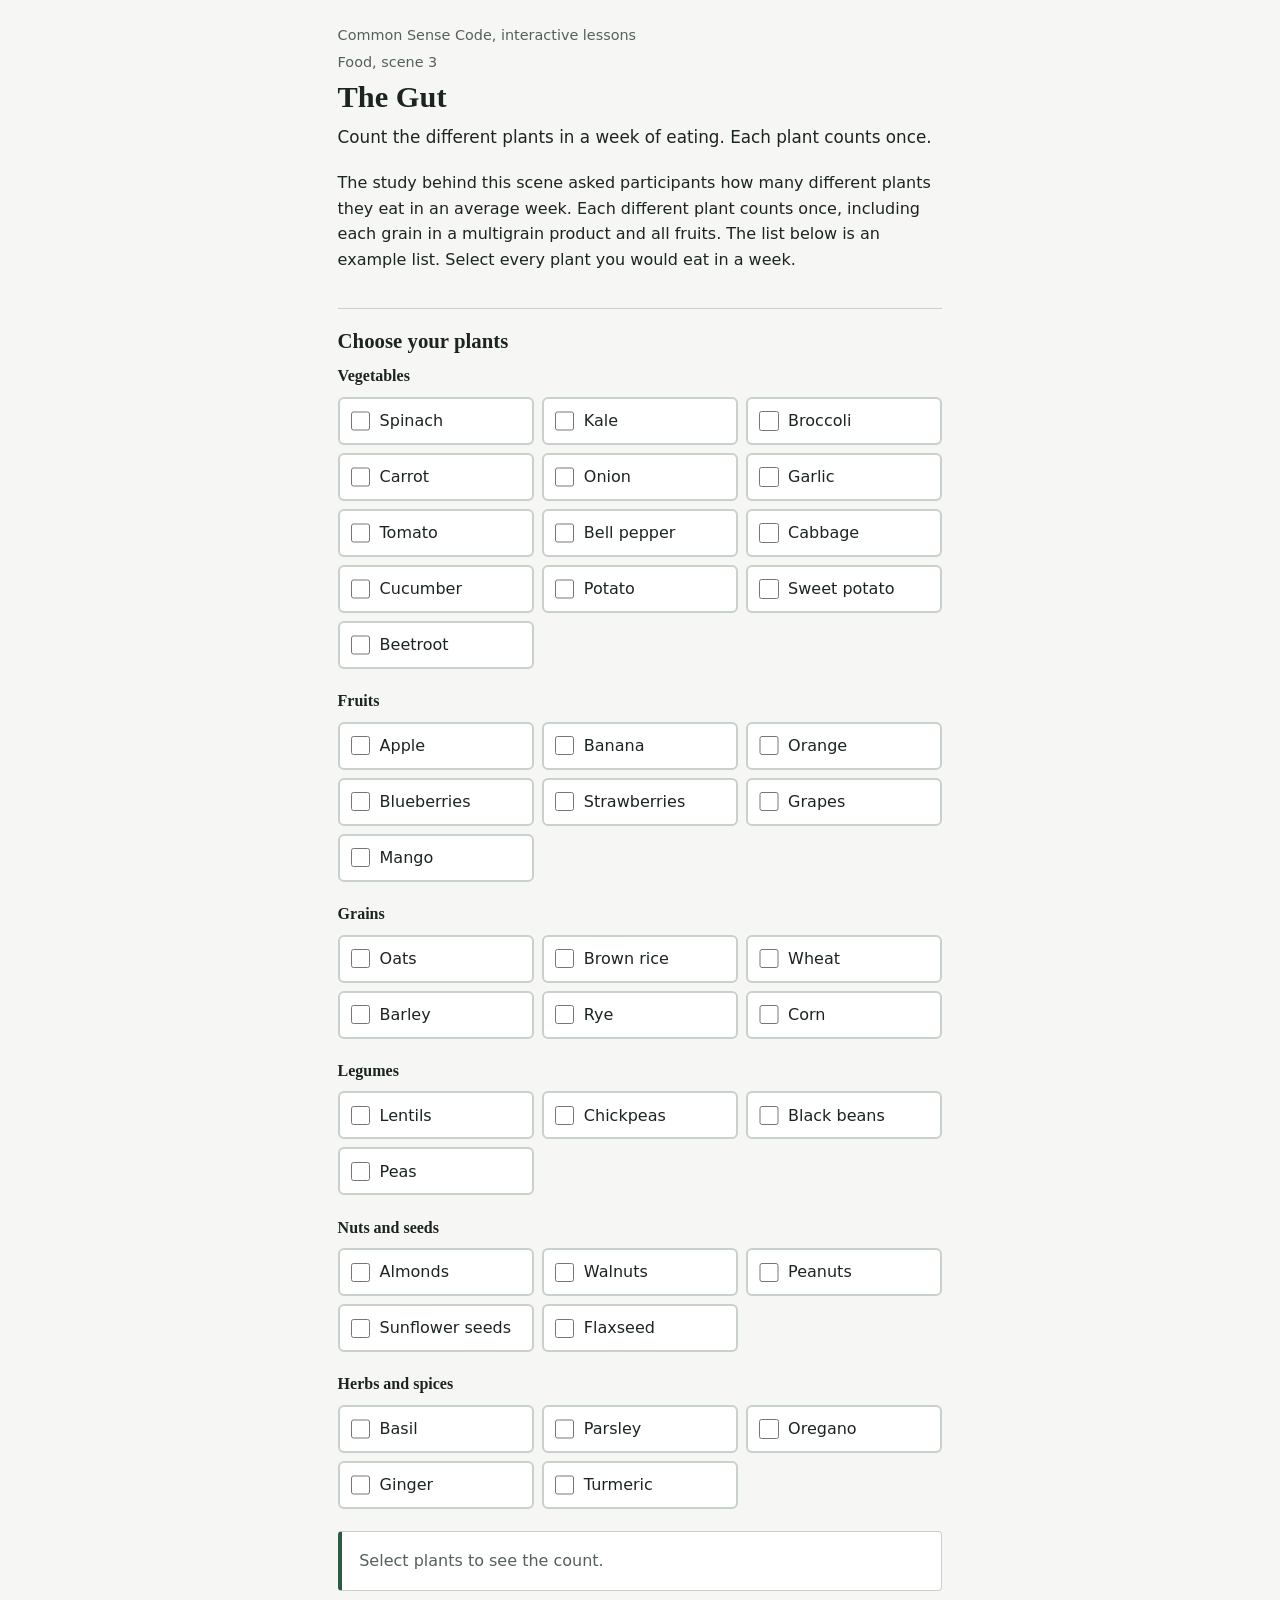
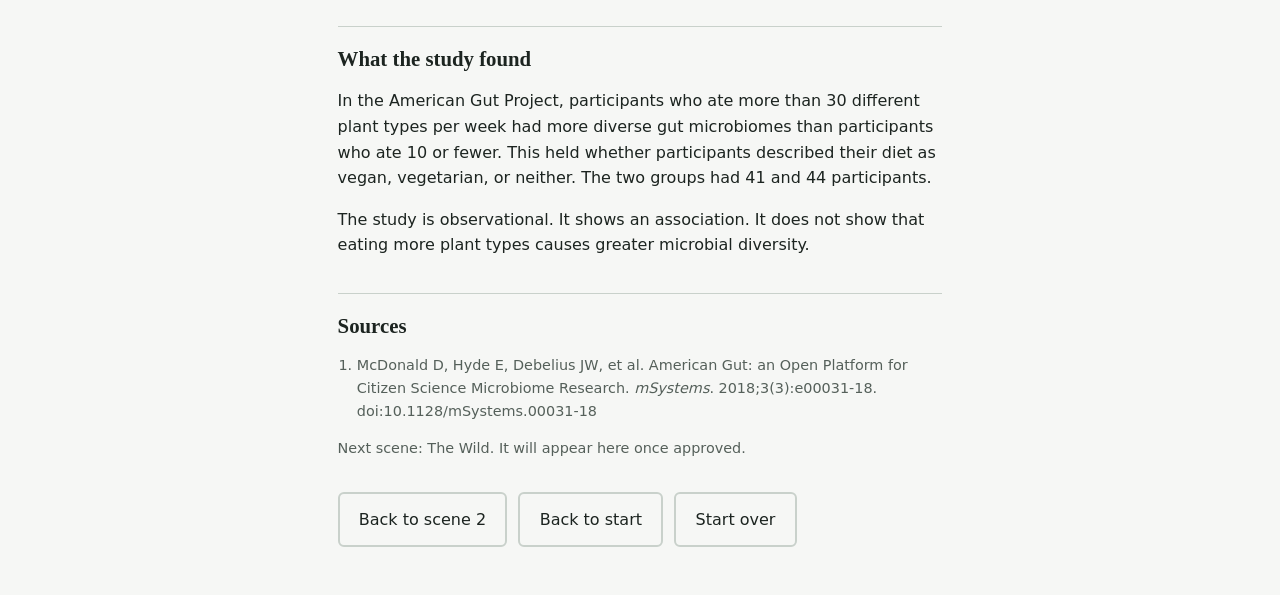
==== game/gut/index.html @ aa37bf16 "Add Food scene 3: The Gut; link it from scene 2" ====
<!DOCTYPE html>
<html lang="en">
<head>
<meta charset="utf-8">
<meta name="viewport" content="width=device-width, initial-scale=1">
<title>The Gut | Food, scene 3 | Common Sense Code</title>
<link rel="stylesheet" href="../style.css">
<style>
  fieldset.group { margin: 0 0 1.2rem; padding: 0; border: 0; min-width: 0; }
  fieldset.group legend { padding: 0; margin: 0 0 .5rem; font-family: Georgia, "Times New Roman", serif; font-weight: 700; }
  .items { display: grid; grid-template-columns: repeat(auto-fill, minmax(9.5rem, 1fr)); gap: .5rem; }
  .item { display: flex; align-items: center; gap: .6rem; min-height: 3rem; padding: .4rem .7rem; background: var(--surface); border: 2px solid var(--rule); border-radius: 6px; cursor: pointer; }
  .item input { width: 1.2rem; height: 1.2rem; margin: 0; accent-color: var(--accent); }
  .item:has(input:checked) { border-color: var(--accent); }
  .item:focus-within { outline: 3px solid var(--focus); outline-offset: 2px; }
  .count { font-family: Georgia, "Times New Roman", serif; font-size: 1.3rem; font-weight: 700; margin: 0 0 .4rem; }
</style>
</head>
<body>
<main>
  <p class="kicker">Common Sense Code, interactive lessons</p>
  <p class="kicker">Food, scene 3</p>
  <h1>The Gut</h1>
  <p class="lede">Count the different plants in a week of eating. Each plant counts once.</p>
  <p>The study behind this scene asked participants how many different plants they eat in an average week. Each different plant counts once, including each grain in a multigrain product and all fruits. The list below is an example list. Select every plant you would eat in a week.</p>

  <h2>Choose your plants</h2>
  <div id="groups"></div>

  <section class="result" id="result" aria-live="polite">
    <p class="pending">Select plants to see the count.</p>
  </section>

  <h2>What the study found</h2>
  <p>In the American Gut Project, participants who ate more than 30 different plant types per week had more diverse gut microbiomes than participants who ate 10 or fewer. This held whether participants described their diet as vegan, vegetarian, or neither. The two groups had 41 and 44 participants.</p>
  <p>The study is observational. It shows an association. It does not show that eating more plant types causes greater microbial diversity.</p>

  <h2>Sources</h2>
  <ol class="sources">
    <li>McDonald D, Hyde E, Debelius JW, et al. American Gut: an Open Platform for Citizen Science Microbiome Research. <em>mSystems</em>. 2018;3(3):e00031-18. doi:10.1128/mSystems.00031-18</li>
  </ol>

  <p class="note">Next scene: The Wild. It will appear here once approved.</p>

  <div class="actions">
    <a class="btn secondary" href="../year/">Back to scene 2</a>
    <a class="btn secondary" href="../start/">Back to start</a>
    <button class="btn secondary" type="button" id="reset">Start over</button>
  </div>
</main>

<script src="../game.js"></script>
<script>
(function () {
  var GROUPS = [
    ["Vegetables", ["Spinach", "Kale", "Broccoli", "Carrot", "Onion", "Garlic", "Tomato", "Bell pepper", "Cabbage", "Cucumber", "Potato", "Sweet potato", "Beetroot"]],
    ["Fruits", ["Apple", "Banana", "Orange", "Blueberries", "Strawberries", "Grapes", "Mango"]],
    ["Grains", ["Oats", "Brown rice", "Wheat", "Barley", "Rye", "Corn"]],
    ["Legumes", ["Lentils", "Chickpeas", "Black beans", "Peas"]],
    ["Nuts and seeds", ["Almonds", "Walnuts", "Peanuts", "Sunflower seeds", "Flaxseed"]],
    ["Herbs and spices", ["Basil", "Parsley", "Oregano", "Ginger", "Turmeric"]]
  ];

  var host = document.getElementById("groups");
  var result = document.getElementById("result");
  var PROMPT = "<p class=\"pending\">Select plants to see the count.</p>";
  var boxes = [];

  GROUPS.forEach(function (g) {
    var fs = document.createElement("fieldset");
    fs.className = "group";
    var lg = document.createElement("legend");
    lg.textContent = g[0];
    fs.appendChild(lg);
    var grid = document.createElement("div");
    grid.className = "items";
    g[1].forEach(function (name) {
      var label = document.createElement("label");
      label.className = "item";
      var input = document.createElement("input");
      input.type = "checkbox";
      input.value = name;
      boxes.push(input);
      label.appendChild(input);
      label.appendChild(document.createTextNode(name));
      grid.appendChild(label);
    });
    fs.appendChild(grid);
    host.appendChild(fs);
  });

  function band(n) {
    if (n <= 10) {
      return "This is 10 or fewer different plants per week. In the study, this is the lower comparison group.";
    }
    if (n <= 30) {
      return "This is between the two groups the study compared. The study reports no result for this range.";
    }
    return "This is more than 30 different plants per week. In the study, this is the upper comparison group.";
  }

  function chosen() {
    return boxes.filter(function (b) { return b.checked; }).map(function (b) { return b.value; });
  }

  function update(persist) {
    var list = chosen();
    var n = list.length;
    if (n === 0) {
      result.innerHTML = PROMPT;
    } else {
      result.innerHTML =
        "<p class=\"count\">" + n + " different " + (n === 1 ? "plant" : "plants") + " per week</p>" +
        "<p>" + band(n) + "</p>" +
        "<p class=\"note\">Exactly 30 is in the middle range, because the upper group is more than 30.</p>";
    }
    if (persist) {
      var state = CSC.load();
      state.food = state.food || {};
      state.food.plants = list;
      CSC.save(state);
    }
  }

  boxes.forEach(function (b) {
    b.addEventListener("change", function () { update(true); });
  });

  document.getElementById("reset").addEventListener("click", function () {
    CSC.reset();
    boxes.forEach(function (b) { b.checked = false; });
    update(false);
  });

  var saved = CSC.load();
  if (saved.food && saved.food.plants && saved.food.plants.length) {
    boxes.forEach(function (b) { b.checked = saved.food.plants.indexOf(b.value) !== -1; });
  }
  update(false);
})();
</script>
</body>
</html>
---- game/style.css ----
:root {
  --paper: #f6f7f5;
  --surface: #ffffff;
  --ink: #1c2420;
  --muted: #55605a;
  --rule: #c9d1cb;
  --accent: #2c5a43;
  --accent-ink: #ffffff;
  --focus: #0b5cad;
}
@media (prefers-color-scheme: dark) {
  :root {
    --paper: #151b18;
    --surface: #1e2622;
    --ink: #e8ede9;
    --muted: #a3afa8;
    --rule: #34403a;
    --accent: #7fc19e;
    --accent-ink: #10201a;
    --focus: #8cc2ff;
  }
}
* { box-sizing: border-box; }
html { -webkit-text-size-adjust: 100%; }
body {
  margin: 0;
  background: var(--paper);
  color: var(--ink);
  font: 1rem/1.6 system-ui, -apple-system, "Segoe UI", Roboto, sans-serif;
}
main { max-width: 40rem; margin: 0 auto; padding: 1.5rem 1.1rem 3rem; }
.kicker { margin: 0 0 .25rem; color: var(--muted); font-size: .9rem; }
h1, h2, h3 { font-family: Georgia, "Times New Roman", serif; line-height: 1.25; font-weight: 700; }
h1 { font-size: 1.9rem; margin: 0 0 .5rem; }
h2 { font-size: 1.3rem; margin: 2.2rem 0 .6rem; padding-top: 1.2rem; border-top: 1px solid var(--rule); }
h3 { font-size: 1.1rem; margin: 0 0 .4rem; }
.lede { font-size: 1.05rem; margin: 0 0 1.2rem; }
.figure { margin: 0 0 1.4rem; }
.figure svg { display: block; width: 100%; max-width: 20rem; height: auto; margin: 0 auto; }
.figure figcaption { margin-top: .4rem; text-align: center; color: var(--muted); font-size: .85rem; }
.choices { display: grid; gap: .7rem; margin: 0; padding: 0; }
.choice {
  display: block; width: 100%; text-align: left; cursor: pointer;
  padding: .9rem 1rem; min-height: 3.5rem;
  background: var(--surface); color: var(--ink);
  border: 2px solid var(--rule); border-radius: 6px;
  font: inherit;
}
.choice strong { display: block; font-family: Georgia, serif; }
.choice span { color: var(--muted); font-size: .95rem; }
.choice[aria-pressed="true"] { border-color: var(--accent); box-shadow: inset 4px 0 0 var(--accent); }
.btn {
  display: inline-block; padding: .8rem 1.2rem; min-height: 3rem;
  background: var(--accent); color: var(--accent-ink);
  border: 2px solid var(--accent); border-radius: 6px;
  font: inherit; font-weight: 600; text-decoration: none; cursor: pointer;
}
.btn.secondary { background: transparent; color: var(--ink); border-color: var(--rule); font-weight: 500; }
.result { margin-top: 1.4rem; padding: 1rem 1.1rem; background: var(--surface); border: 1px solid var(--rule); border-left: 4px solid var(--accent); border-radius: 4px; }
.result p { margin: 0 0 .6rem; }
.result p:last-child { margin-bottom: 0; }
.note { color: var(--muted); font-size: .9rem; }
.table-wrap { overflow-x: auto; }
table { width: 100%; border-collapse: collapse; font-variant-numeric: tabular-nums; }
caption { text-align: left; color: var(--muted); font-size: .9rem; padding-bottom: .5rem; }
th, td { text-align: left; padding: .45rem .5rem; border-bottom: 1px solid var(--rule); }
th { font-weight: 600; }
td:last-child, th:last-child { text-align: right; white-space: nowrap; }
.sources { padding-left: 1.2rem; font-size: .9rem; color: var(--muted); }
.actions { display: flex; flex-wrap: wrap; gap: .7rem; margin-top: 2rem; }
a { color: var(--accent); }
a:focus-visible, button:focus-visible { outline: 3px solid var(--focus); outline-offset: 2px; }
.pending { color: var(--muted); }
@media (prefers-reduced-motion: no-preference) {
  .choice, .btn { transition: border-color .12s, box-shadow .12s; }
}
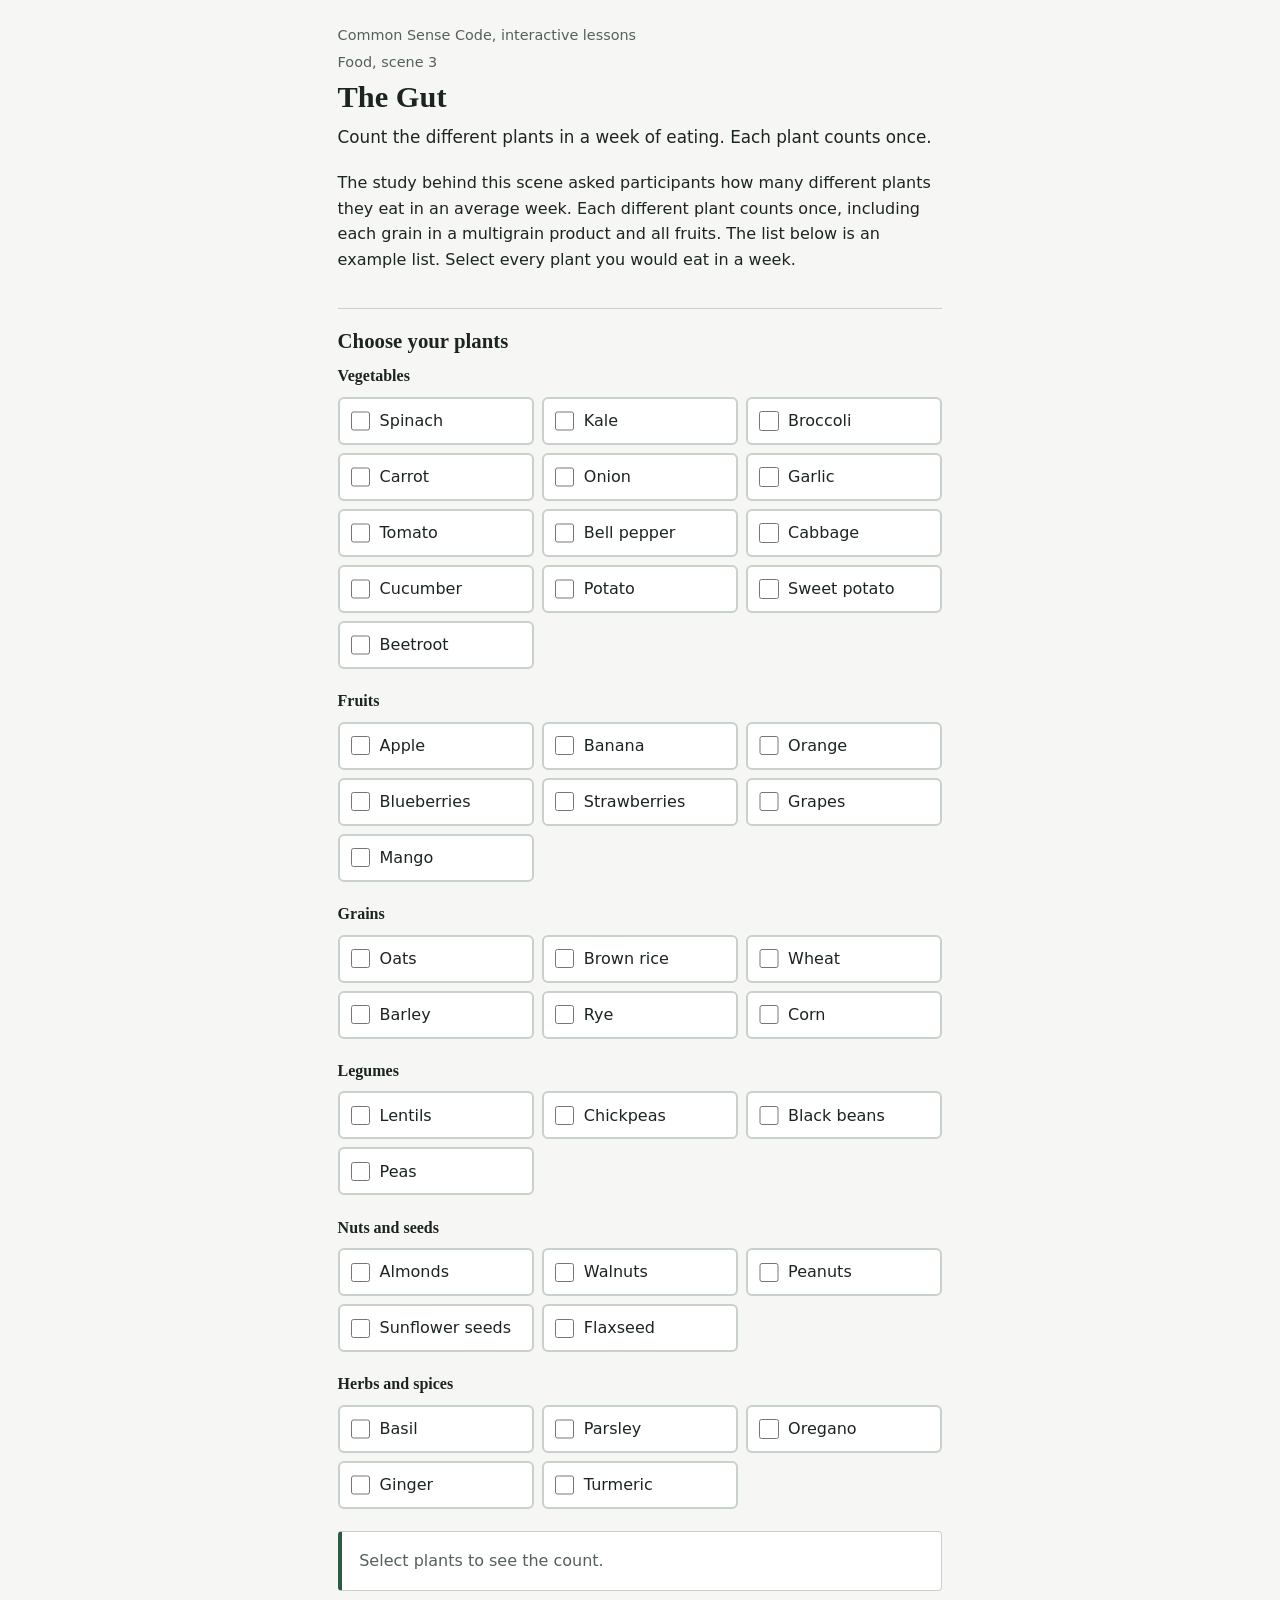
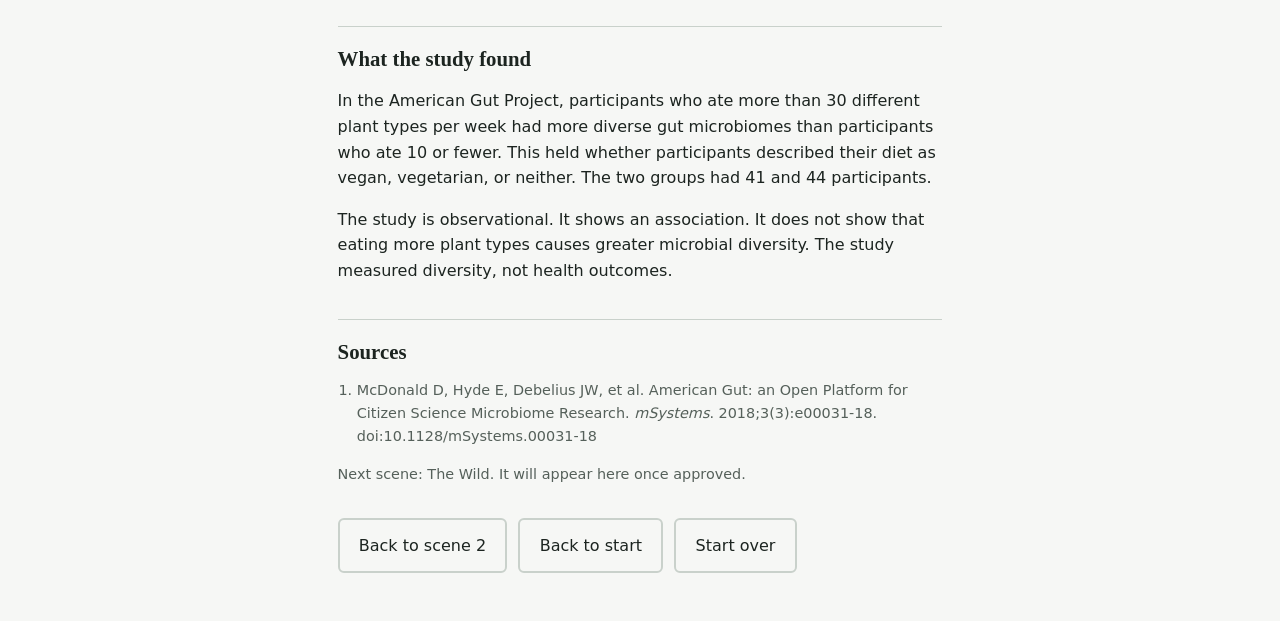
==== commit da2b233d: "Add 'measured diversity, not health outcomes' line to scene 3" ====
--- a/game/gut/index.html
+++ b/game/gut/index.html
@@ -33,7 +33,7 @@
 
   <h2>What the study found</h2>
   <p>In the American Gut Project, participants who ate more than 30 different plant types per week had more diverse gut microbiomes than participants who ate 10 or fewer. This held whether participants described their diet as vegan, vegetarian, or neither. The two groups had 41 and 44 participants.</p>
-  <p>The study is observational. It shows an association. It does not show that eating more plant types causes greater microbial diversity.</p>
+  <p>The study is observational. It shows an association. It does not show that eating more plant types causes greater microbial diversity. The study measured diversity, not health outcomes.</p>
 
   <h2>Sources</h2>
   <ol class="sources">
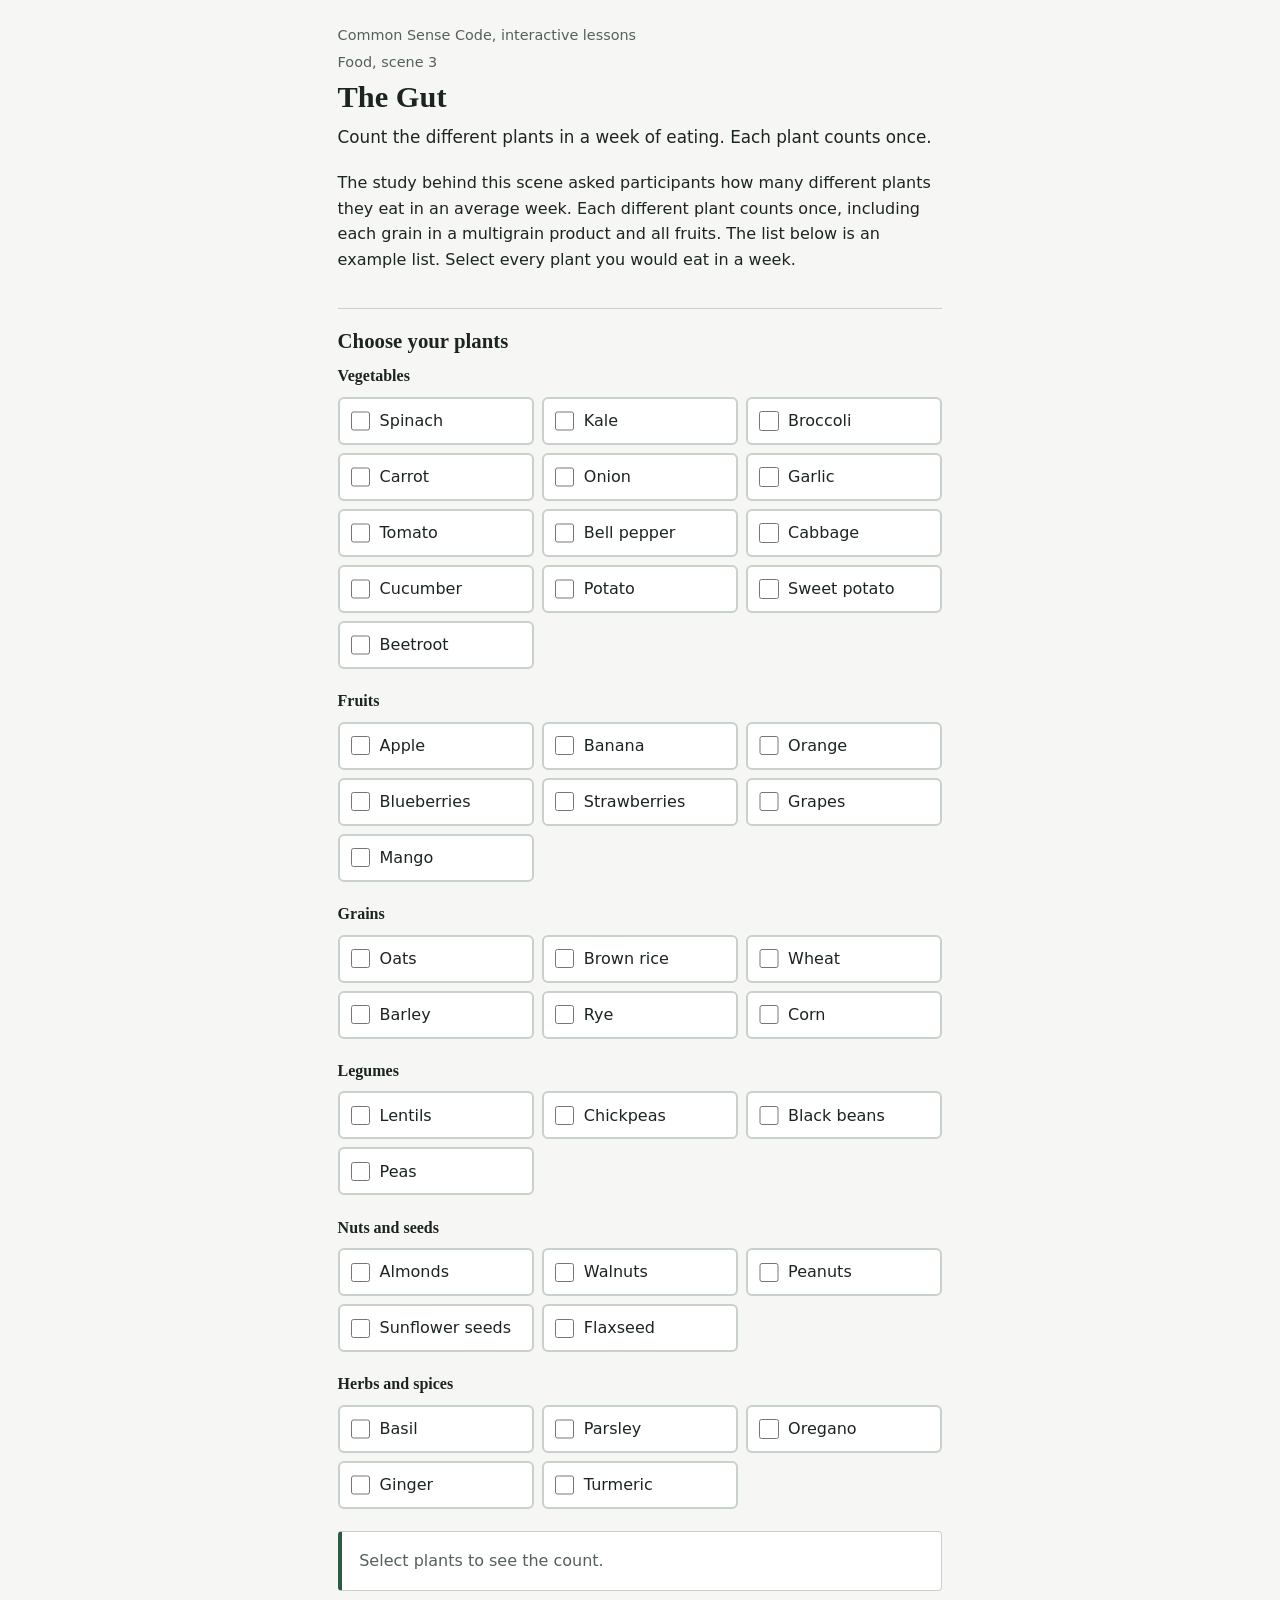
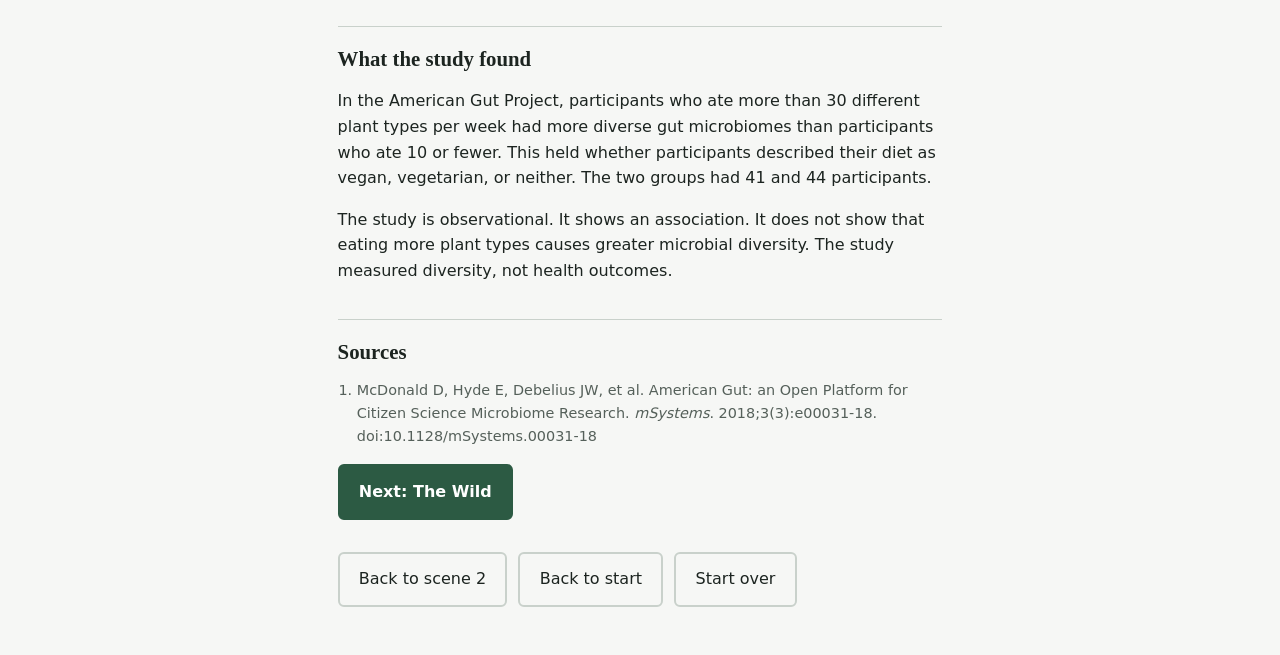
==== commit b333eb78: "Add Food scene 4: The Wild; link it from scene 3; show exactly-30 note only at 30" ====
--- a/game/gut/index.html
+++ b/game/gut/index.html
@@ -40,7 +40,7 @@
     <li>McDonald D, Hyde E, Debelius JW, et al. American Gut: an Open Platform for Citizen Science Microbiome Research. <em>mSystems</em>. 2018;3(3):e00031-18. doi:10.1128/mSystems.00031-18</li>
   </ol>
 
-  <p class="note">Next scene: The Wild. It will appear here once approved.</p>
+  <p><a class="btn" href="../wild/">Next: The Wild</a></p>
 
   <div class="actions">
     <a class="btn secondary" href="../year/">Back to scene 2</a>
@@ -112,7 +112,7 @@
       result.innerHTML =
         "<p class=\"count\">" + n + " different " + (n === 1 ? "plant" : "plants") + " per week</p>" +
         "<p>" + band(n) + "</p>" +
-        "<p class=\"note\">Exactly 30 is in the middle range, because the upper group is more than 30.</p>";
+        (n === 30 ? "<p class=\"note\">Exactly 30 is in the middle range, because the upper group is more than 30.</p>" : "");
     }
     if (persist) {
       var state = CSC.load();
